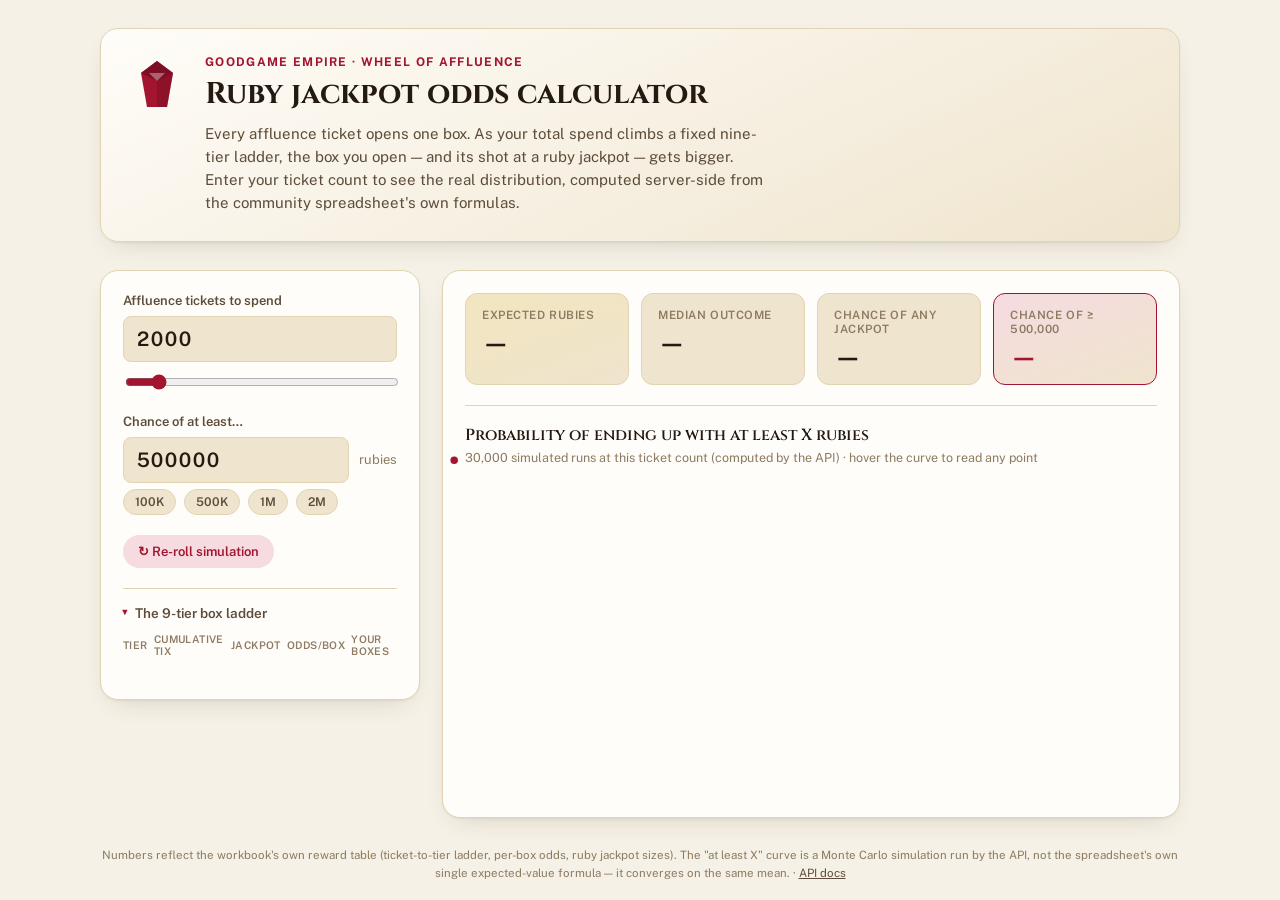
==== static/index.html @ 09011d0a "Add FastAPI Wheel of Affluence ruby odds calculator Server-side probability model (tier ladder, exac" ====
<!doctype html>
<html lang="en">
<head>
<meta charset="utf-8">
<meta name="viewport" content="width=device-width, initial-scale=1">
<title>Wheel of Affluence Odds</title>
<link rel="preconnect" href="https://fonts.googleapis.com">
<link rel="preconnect" href="https://fonts.gstatic.com" crossorigin>
<link href="https://fonts.googleapis.com/css2?family=Cinzel:wght@500;600;700&family=Public+Sans:ital,wght@0,400;0,500;0,600;0,700;1,400&display=swap" rel="stylesheet">
<link rel="stylesheet" href="/static/styles.css">
</head>
<body>
<div class="page">

  <header class="hero">
    <svg class="hero-icon" viewBox="0 0 56 56" aria-hidden="true">
      <polygon points="28,4 44,16 38,50 18,50 12,16" fill="var(--ruby)"/>
      <polygon points="28,4 44,16 28,24 12,16" fill="var(--ruby-2)"/>
      <polygon points="28,24 44,16 38,50 28,50" fill="var(--ruby-2)" opacity=".55"/>
      <polygon points="20,16 36,16 28,24" fill="#ffffff" opacity=".35"/>
    </svg>
    <div>
      <p class="eyebrow">Goodgame Empire · Wheel of Affluence</p>
      <h1>Ruby jackpot odds calculator</h1>
      <p class="sub">Every affluence ticket opens one box. As your total spend climbs a fixed nine-tier ladder, the box you open — and its shot at a ruby jackpot — gets bigger. Enter your ticket count to see the real distribution, computed server-side from the community spreadsheet's own formulas.</p>
    </div>
  </header>

  <div class="layout">
    <section class="panel inputs" aria-label="Inputs">
      <div class="field">
        <label for="tickets">Affluence tickets to spend</label>
        <input type="number" id="tickets" min="0" step="10" value="2000" inputmode="numeric">
        <input type="range" id="ticketsRange" min="0" max="20000" step="10" value="2000" aria-label="Tickets slider">
      </div>

      <div class="field">
        <label for="threshold">Chance of at least…</label>
        <div class="threshold-row">
          <input type="number" id="threshold" min="0" step="10000" value="500000" inputmode="numeric">
          <span>rubies</span>
        </div>
        <div class="chips">
          <button class="chip" type="button" data-amt="100000">100K</button>
          <button class="chip" type="button" data-amt="500000">500K</button>
          <button class="chip" type="button" data-amt="1000000">1M</button>
          <button class="chip" type="button" data-amt="2000000">2M</button>
        </div>
      </div>

      <button id="resim" class="ghost-btn" type="button">↻ Re-roll simulation</button>

      <details class="ladder-details" id="ladderDetails" open>
        <summary>The 9-tier box ladder</summary>
        <div style="overflow-x:auto;">
        <table class="ladder-table" id="ladderTable">
          <thead><tr><th>Tier</th><th>Cumulative tix</th><th>Jackpot</th><th>Odds/box</th><th>Your boxes</th></tr></thead>
          <tbody></tbody>
        </table>
        </div>
        <p class="fineprint" id="metaCaveat"></p>
      </details>
    </section>

    <section class="panel results" aria-label="Results">
      <div class="stat-grid">
        <div class="stat-tile hero-stat">
          <span class="stat-label">Expected rubies</span>
          <span class="stat-value" id="statMean">—</span>
        </div>
        <div class="stat-tile">
          <span class="stat-label">Median outcome</span>
          <span class="stat-value" id="statMedian">—</span>
        </div>
        <div class="stat-tile">
          <span class="stat-label">Chance of any jackpot</span>
          <span class="stat-value" id="statAny">—</span>
        </div>
        <div class="stat-tile highlight">
          <span class="stat-label">Chance of ≥ <span id="statThreshLabel">500,000</span></span>
          <span class="stat-value" id="statThresh">—</span>
        </div>
      </div>

      <div class="chart-card">
        <div class="chart-head">
          <h2>Probability of ending up with at least X rubies</h2>
          <p class="chart-sub"><span id="trialsLabel">30,000</span> simulated runs at this ticket count (computed by the API) · hover the curve to read any point</p>
        </div>
        <div class="chart-wrap">
          <svg id="ccdf" viewBox="0 0 640 300" role="img" aria-label="Probability of reaching at least a given ruby total">
            <defs>
              <linearGradient id="rubyGradient" x1="0" y1="0" x2="0" y2="1">
                <stop offset="0" stop-color="var(--ruby)" stop-opacity="0.35"/>
                <stop offset="1" stop-color="var(--ruby)" stop-opacity="0.02"/>
              </linearGradient>
            </defs>
            <g id="gridLayer"></g>
            <path id="areaPath" class="ccdf-area"></path>
            <path id="linePath" class="ccdf-line"></path>
            <line id="markerLine" class="marker-line" x1="0" y1="0" x2="0" y2="0"></line>
            <circle id="markerDot" class="marker-dot" r="4.5" cx="-10" cy="-10"></circle>
            <line id="hoverLine" class="hover-line" x1="0" y1="0" x2="0" y2="300"></line>
            <g id="xAxis"></g>
            <g id="yAxis"></g>
          </svg>
          <div class="tooltip" id="tooltip"></div>
        </div>
      </div>
    </section>
  </div>

  <footer>
    Numbers reflect the workbook's own reward table (ticket-to-tier ladder, per-box odds, ruby jackpot sizes). The "at least X" curve is a Monte Carlo simulation run by the API, not the spreadsheet's own single expected-value formula — it converges on the same mean. · <a href="/docs">API docs</a>
  </footer>
</div>

<script src="/static/app.js"></script>
</body>
</html>
---- static/styles.css ----
:root{
  --bg:#f6f1e6;
  --surface:#fffdf9;
  --surface-2:#efe4cd;
  --ink:#241a12;
  --ink-2:#5d4c39;
  --ink-3:#8c7a61;
  --border:#e2d3b2;
  --ruby:#a3142f;
  --ruby-2:#7c0f25;
  --ruby-tint:#f6dbe0;
  --ruby-line:#a3142f;
  --gold:#93700f;
  --gold-tint:#f2e5bf;
  --good:#2c7a4d;
  --good-tint:#e1f0e4;
  --shadow: 0 1px 2px rgba(40,26,10,.05), 0 10px 28px -14px rgba(40,26,10,.22);
  --radius-lg: 18px;
  --radius-md: 12px;
  --radius-sm: 8px;
}
@media (prefers-color-scheme: dark){
  :root:not([data-theme="light"]){
    --bg:#151009;
    --surface:#1c150e;
    --surface-2:#261c12;
    --ink:#f2e8d6;
    --ink-2:#cab998;
    --ink-3:#8f7d64;
    --border:#392b1a;
    --ruby:#ff5b74;
    --ruby-2:#ff8194;
    --ruby-tint:#3b1620;
    --ruby-line:#ff5b74;
    --gold:#e2b24d;
    --gold-tint:#332711;
    --good:#6fcf8f;
    --good-tint:#193020;
    --shadow: 0 1px 2px rgba(0,0,0,.4), 0 14px 32px -16px rgba(0,0,0,.65);
  }
}
:root[data-theme="dark"]{
  --bg:#151009;
  --surface:#1c150e;
  --surface-2:#261c12;
  --ink:#f2e8d6;
  --ink-2:#cab998;
  --ink-3:#8f7d64;
  --border:#392b1a;
  --ruby:#ff5b74;
  --ruby-2:#ff8194;
  --ruby-tint:#3b1620;
  --ruby-line:#ff5b74;
  --gold:#e2b24d;
  --gold-tint:#332711;
  --good:#6fcf8f;
  --good-tint:#193020;
  --shadow: 0 1px 2px rgba(0,0,0,.4), 0 14px 32px -16px rgba(0,0,0,.65);
}

*{box-sizing:border-box;}
html,body{margin:0;padding:0;height:100%;}
body{
  background:var(--bg);
  color:var(--ink);
  font-family:"Public Sans", ui-sans-serif, system-ui, -apple-system, sans-serif;
  padding-inline:20px;
  padding-block: max(28px, env(safe-area-inset-top, 0px)) max(40px, env(safe-area-inset-bottom, 0px));
  -webkit-font-smoothing:antialiased;
}
.page{max-width:1080px;margin-inline:auto;display:flex;flex-direction:column;gap:28px;}

h1,h2{font-family:"Cinzel", Georgia, serif; text-wrap:balance; margin:0;}
.eyebrow{
  font-family:"Public Sans", sans-serif;
  text-transform:uppercase;
  letter-spacing:.11em;
  font-size:12px;
  font-weight:700;
  color:var(--ruby);
  margin:0 0 8px;
}

.hero{
  display:flex;
  align-items:flex-start;
  gap:20px;
  background:linear-gradient(155deg, var(--surface) 0%, var(--surface-2) 100%);
  border:1px solid var(--border);
  border-radius:var(--radius-lg);
  padding:26px 28px;
  box-shadow:var(--shadow);
}
.hero-icon{flex:none; width:56px;height:56px; margin-top:2px;}
.hero h1{font-size:clamp(22px,3.4vw,30px); font-weight:700; color:var(--ink); line-height:1.15;}
.hero .sub{margin:10px 0 0; color:var(--ink-2); font-size:15px; line-height:1.55; max-width:62ch;}

.layout{display:grid; grid-template-columns:minmax(260px,320px) 1fr; gap:22px; align-items:start;}
@media (max-width:760px){ .layout{grid-template-columns:1fr;} }

.panel{
  background:var(--surface);
  border:1px solid var(--border);
  border-radius:var(--radius-lg);
  box-shadow:var(--shadow);
}
.inputs{padding:22px; display:flex; flex-direction:column; gap:20px;}

.field{display:flex; flex-direction:column; gap:8px;}
.field label{font-size:13px; font-weight:600; color:var(--ink-2);}
.field input[type="number"]{
  font:600 20px/1.2 "Public Sans", sans-serif;
  font-variant-numeric: tabular-nums;
  color:var(--ink);
  background:var(--surface-2);
  border:1px solid var(--border);
  border-radius:var(--radius-sm);
  padding:10px 12px;
  width:100%;
}
.field input[type="number"]:focus-visible, .ghost-btn:focus-visible, input[type=range]:focus-visible, summary:focus-visible{
  outline:2px solid var(--ruby); outline-offset:2px;
}
input[type="range"]{
  width:100%; accent-color:var(--ruby); margin-top:2px;
  height:20px;
}
.threshold-row{display:flex; align-items:center; gap:10px;}
.threshold-row input{flex:1;}
.threshold-row span{color:var(--ink-3); font-size:13px;}
.chips{display:flex; gap:8px; flex-wrap:wrap; margin-top:-2px;}
.chip{
  font:600 12px "Public Sans"; color:var(--ink-2); background:var(--surface-2);
  border:1px solid var(--border); border-radius:999px; padding:5px 11px; cursor:pointer;
}
.chip:hover{border-color:var(--ruby); color:var(--ruby);}

.ghost-btn{
  align-self:flex-start;
  font:600 13px "Public Sans"; color:var(--ruby);
  background:var(--ruby-tint); border:1px solid transparent;
  border-radius:999px; padding:8px 14px; cursor:pointer;
}
.ghost-btn:hover{background:var(--ruby); color:#fff;}

details.ladder-details{border-top:1px solid var(--border); padding-top:16px;}
summary{cursor:pointer; font-weight:600; font-size:13.5px; color:var(--ink-2); list-style:none; display:flex; align-items:center; gap:6px;}
summary::-webkit-details-marker{display:none;}
summary::before{content:"▸"; color:var(--ruby); transition:transform .15s ease; font-size:11px;}
details[open] summary::before{transform:rotate(90deg);}
.ladder-table{width:100%; border-collapse:collapse; margin-top:12px; font-size:12.5px;}
.ladder-table th{text-align:left; color:var(--ink-3); font-weight:600; text-transform:uppercase; letter-spacing:.04em; font-size:10.5px; padding:0 6px 6px 0;}
.ladder-table td{padding:6px 6px 6px 0; border-top:1px solid var(--border); font-variant-numeric:tabular-nums; color:var(--ink-2);}
.ladder-table tr.active td{color:var(--ink); font-weight:700; background:var(--gold-tint);}
.ladder-table tr.active td:first-child{border-top-left-radius:6px;border-bottom-left-radius:6px;}
.ladder-table tr.active td:last-child{border-top-right-radius:6px;border-bottom-right-radius:6px;}
.fineprint{font-size:11.5px; color:var(--ink-3); line-height:1.6; margin:14px 0 0;}
.fineprint code{background:var(--surface-2); padding:1px 5px; border-radius:4px;}

.results{padding:22px; display:flex; flex-direction:column; gap:20px;}
.stat-grid{display:grid; grid-template-columns:repeat(4,1fr); gap:12px;}
@media (max-width:640px){ .stat-grid{grid-template-columns:repeat(2,1fr);} }
.stat-tile{
  background:var(--surface-2); border:1px solid var(--border); border-radius:var(--radius-md);
  padding:14px 16px; display:flex; flex-direction:column; gap:6px; min-width:0;
}
.stat-label{font-size:11.5px; font-weight:600; color:var(--ink-3); text-transform:uppercase; letter-spacing:.05em;}
.stat-value{font-size:clamp(18px,2.6vw,24px); font-weight:700; font-variant-numeric:tabular-nums; color:var(--ink); white-space:nowrap; overflow:hidden; text-overflow:ellipsis;}
.stat-tile.hero-stat{background:linear-gradient(160deg, var(--gold-tint), var(--surface-2));}
.stat-tile.highlight{background:linear-gradient(160deg, var(--ruby-tint), var(--surface-2)); border-color:var(--ruby);}
.stat-tile.highlight .stat-value{color:var(--ruby);}

.chart-card{border-top:1px solid var(--border); padding-top:18px;}
.chart-head h2{font-size:16px; font-weight:600; color:var(--ink);}
.chart-sub{margin:4px 0 0; font-size:12.5px; color:var(--ink-3);}
.chart-wrap{position:relative; margin-top:6px;}
svg#ccdf{width:100%; height:auto; display:block; overflow:visible;}
.axis-label{font-size:10.5px; fill:var(--ink-3); font-family:"Public Sans", sans-serif;}
.grid-line{stroke:var(--border); stroke-width:1;}
.ccdf-area{fill:url(#rubyGradient);}
.ccdf-line{fill:none; stroke:var(--ruby-line); stroke-width:2.25; stroke-linejoin:round;}
.marker-line{stroke:var(--ink-3); stroke-width:1.25; stroke-dasharray:3 3;}
.marker-dot{fill:var(--ruby); stroke:var(--surface); stroke-width:2;}
.hover-line{stroke:var(--ink-2); stroke-width:1; opacity:0;}
.tooltip{
  position:absolute; pointer-events:none; background:var(--ink); color:var(--surface);
  font:600 12px "Public Sans"; padding:6px 10px; border-radius:8px; transform:translate(-50%,-115%);
  white-space:nowrap; opacity:0; transition:opacity .1s ease; box-shadow:var(--shadow);
}

footer{font-size:11.5px; color:var(--ink-3); text-align:center; line-height:1.6;}
footer a{color:var(--ink-2);}

@media (prefers-reduced-motion: reduce){ *{transition:none !important;} }
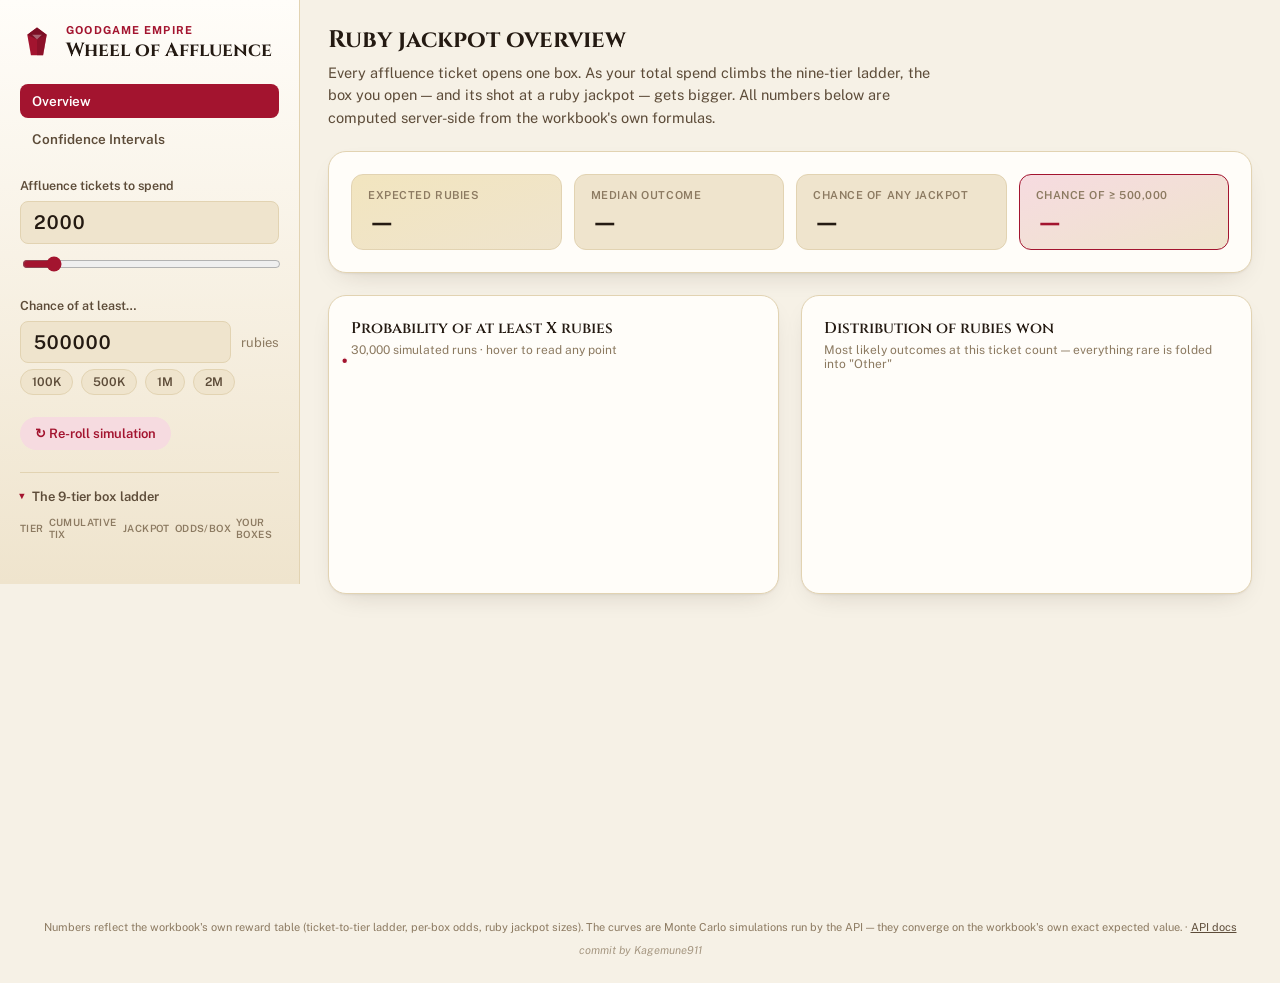
==== commit 7a0fdc9e: "Add confidence-interval page, ruby distribution chart, dashboard layout Split into an Overview page " ====
--- a/static/index.html
+++ b/static/index.html
@@ -10,59 +10,68 @@
 <link rel="stylesheet" href="/static/styles.css">
 </head>
 <body>
-<div class="page">
+<div class="shell">
 
-  <header class="hero">
-    <svg class="hero-icon" viewBox="0 0 56 56" aria-hidden="true">
-      <polygon points="28,4 44,16 38,50 18,50 12,16" fill="var(--ruby)"/>
-      <polygon points="28,4 44,16 28,24 12,16" fill="var(--ruby-2)"/>
-      <polygon points="28,24 44,16 38,50 28,50" fill="var(--ruby-2)" opacity=".55"/>
-      <polygon points="20,16 36,16 28,24" fill="#ffffff" opacity=".35"/>
-    </svg>
-    <div>
-      <p class="eyebrow">Goodgame Empire · Wheel of Affluence</p>
-      <h1>Ruby jackpot odds calculator</h1>
-      <p class="sub">Every affluence ticket opens one box. As your total spend climbs a fixed nine-tier ladder, the box you open — and its shot at a ruby jackpot — gets bigger. Enter your ticket count to see the real distribution, computed server-side from the community spreadsheet's own formulas.</p>
+  <aside class="sidebar">
+    <div class="brand">
+      <svg class="brand-icon" viewBox="0 0 56 56" aria-hidden="true">
+        <polygon points="28,4 44,16 38,50 18,50 12,16" fill="var(--ruby)"/>
+        <polygon points="28,4 44,16 28,24 12,16" fill="var(--ruby-2)"/>
+        <polygon points="28,24 44,16 38,50 28,50" fill="var(--ruby-2)" opacity=".55"/>
+        <polygon points="20,16 36,16 28,24" fill="#ffffff" opacity=".35"/>
+      </svg>
+      <div>
+        <p class="eyebrow">Goodgame Empire</p>
+        <h1 class="brand-title">Wheel of Affluence</h1>
+      </div>
     </div>
-  </header>
 
-  <div class="layout">
-    <section class="panel inputs" aria-label="Inputs">
-      <div class="field">
-        <label for="tickets">Affluence tickets to spend</label>
-        <input type="number" id="tickets" min="0" step="10" value="2000" inputmode="numeric">
-        <input type="range" id="ticketsRange" min="0" max="20000" step="10" value="2000" aria-label="Tickets slider">
+    <nav class="nav-tabs">
+      <a href="/" class="nav-tab active">Overview</a>
+      <a href="/confidence" class="nav-tab">Confidence Intervals</a>
+    </nav>
+
+    <div class="field">
+      <label for="tickets">Affluence tickets to spend</label>
+      <input type="number" id="tickets" min="0" step="10" value="2000" inputmode="numeric">
+      <input type="range" id="ticketsRange" min="0" max="20000" step="10" value="2000" aria-label="Tickets slider">
+    </div>
+
+    <div class="field">
+      <label for="threshold">Chance of at least…</label>
+      <div class="threshold-row">
+        <input type="number" id="threshold" min="0" step="10000" value="500000" inputmode="numeric">
+        <span>rubies</span>
       </div>
+      <div class="chips">
+        <button class="chip" type="button" data-amt="100000">100K</button>
+        <button class="chip" type="button" data-amt="500000">500K</button>
+        <button class="chip" type="button" data-amt="1000000">1M</button>
+        <button class="chip" type="button" data-amt="2000000">2M</button>
+      </div>
+    </div>
 
-      <div class="field">
-        <label for="threshold">Chance of at least…</label>
-        <div class="threshold-row">
-          <input type="number" id="threshold" min="0" step="10000" value="500000" inputmode="numeric">
-          <span>rubies</span>
-        </div>
-        <div class="chips">
-          <button class="chip" type="button" data-amt="100000">100K</button>
-          <button class="chip" type="button" data-amt="500000">500K</button>
-          <button class="chip" type="button" data-amt="1000000">1M</button>
-          <button class="chip" type="button" data-amt="2000000">2M</button>
-        </div>
+    <button id="resim" class="ghost-btn" type="button">↻ Re-roll simulation</button>
+
+    <details class="ladder-details" open>
+      <summary>The 9-tier box ladder</summary>
+      <div style="overflow-x:auto;">
+      <table class="ladder-table" id="ladderTable">
+        <thead><tr><th>Tier</th><th>Cumulative tix</th><th>Jackpot</th><th>Odds/box</th><th>Your boxes</th></tr></thead>
+        <tbody></tbody>
+      </table>
       </div>
+      <p class="fineprint" id="metaCaveat"></p>
+    </details>
+  </aside>
 
-      <button id="resim" class="ghost-btn" type="button">↻ Re-roll simulation</button>
+  <main class="content">
+    <header class="page-head">
+      <h2>Ruby jackpot overview</h2>
+      <p>Every affluence ticket opens one box. As your total spend climbs the nine-tier ladder, the box you open — and its shot at a ruby jackpot — gets bigger. All numbers below are computed server-side from the workbook's own formulas.</p>
+    </header>
 
-      <details class="ladder-details" id="ladderDetails" open>
-        <summary>The 9-tier box ladder</summary>
-        <div style="overflow-x:auto;">
-        <table class="ladder-table" id="ladderTable">
-          <thead><tr><th>Tier</th><th>Cumulative tix</th><th>Jackpot</th><th>Odds/box</th><th>Your boxes</th></tr></thead>
-          <tbody></tbody>
-        </table>
-        </div>
-        <p class="fineprint" id="metaCaveat"></p>
-      </details>
-    </section>
-
-    <section class="panel results" aria-label="Results">
+    <section class="panel">
       <div class="stat-grid">
         <div class="stat-tile hero-stat">
           <span class="stat-label">Expected rubies</span>
@@ -81,40 +90,59 @@
           <span class="stat-value" id="statThresh">—</span>
         </div>
       </div>
+    </section>
 
-      <div class="chart-card">
+    <section class="charts-grid">
+      <div class="panel chart-card">
         <div class="chart-head">
-          <h2>Probability of ending up with at least X rubies</h2>
-          <p class="chart-sub"><span id="trialsLabel">30,000</span> simulated runs at this ticket count (computed by the API) · hover the curve to read any point</p>
+          <h2>Probability of at least X rubies</h2>
+          <p class="chart-sub"><span id="trialsLabel">30,000</span> simulated runs · hover to read any point</p>
         </div>
         <div class="chart-wrap">
-          <svg id="ccdf" viewBox="0 0 640 300" role="img" aria-label="Probability of reaching at least a given ruby total">
+          <svg id="ccdf" class="chart-svg" viewBox="0 0 640 300" role="img" aria-label="Probability of reaching at least a given ruby total">
             <defs>
               <linearGradient id="rubyGradient" x1="0" y1="0" x2="0" y2="1">
                 <stop offset="0" stop-color="var(--ruby)" stop-opacity="0.35"/>
                 <stop offset="1" stop-color="var(--ruby)" stop-opacity="0.02"/>
               </linearGradient>
             </defs>
-            <g id="gridLayer"></g>
-            <path id="areaPath" class="ccdf-area"></path>
-            <path id="linePath" class="ccdf-line"></path>
-            <line id="markerLine" class="marker-line" x1="0" y1="0" x2="0" y2="0"></line>
-            <circle id="markerDot" class="marker-dot" r="4.5" cx="-10" cy="-10"></circle>
-            <line id="hoverLine" class="hover-line" x1="0" y1="0" x2="0" y2="300"></line>
-            <g id="xAxis"></g>
-            <g id="yAxis"></g>
+            <g id="ccdfGrid"></g>
+            <path id="ccdfArea" class="ccdf-area"></path>
+            <path id="ccdfLine" class="ccdf-line"></path>
+            <line id="ccdfMarkerLine" class="marker-line" x1="0" y1="0" x2="0" y2="0"></line>
+            <circle id="ccdfMarkerDot" class="marker-dot" r="4.5" cx="-10" cy="-10"></circle>
+            <line id="ccdfHoverLine" class="hover-line" x1="0" y1="0" x2="0" y2="300"></line>
+            <g id="ccdfXAxis"></g>
+            <g id="ccdfYAxis"></g>
           </svg>
-          <div class="tooltip" id="tooltip"></div>
+          <div class="tooltip" id="ccdfTooltip"></div>
+        </div>
+      </div>
+
+      <div class="panel chart-card">
+        <div class="chart-head">
+          <h3>Distribution of rubies won</h3>
+          <p class="chart-sub">Most likely outcomes at this ticket count — everything rare is folded into "Other"</p>
+        </div>
+        <div class="chart-wrap">
+          <svg id="pmf" class="chart-svg" viewBox="0 0 640 300" role="img" aria-label="Probability of each ruby outcome">
+            <g id="pmfGrid"></g>
+            <g id="pmfBars"></g>
+            <g id="pmfYAxis"></g>
+          </svg>
+          <div class="tooltip" id="pmfTooltip"></div>
         </div>
       </div>
     </section>
-  </div>
-
-  <footer>
-    Numbers reflect the workbook's own reward table (ticket-to-tier ladder, per-box odds, ruby jackpot sizes). The "at least X" curve is a Monte Carlo simulation run by the API, not the spreadsheet's own single expected-value formula — it converges on the same mean. · <a href="/docs">API docs</a>
-  </footer>
+  </main>
 </div>
 
-<script src="/static/app.js"></script>
+<footer>
+  Numbers reflect the workbook's own reward table (ticket-to-tier ladder, per-box odds, ruby jackpot sizes). The curves are Monte Carlo simulations run by the API — they converge on the workbook's own exact expected value. · <a href="/docs">API docs</a>
+  <span class="byline">commit by Kagemune911</span>
+</footer>
+
+<script src="/static/common.js"></script>
+<script src="/static/overview.js"></script>
 </body>
 </html>
--- a/static/styles.css
+++ b/static/styles.css
@@ -12,12 +12,14 @@
   --ruby-line:#a3142f;
   --gold:#93700f;
   --gold-tint:#f2e5bf;
+  --gold-line:#93700f;
   --good:#2c7a4d;
   --good-tint:#e1f0e4;
   --shadow: 0 1px 2px rgba(40,26,10,.05), 0 10px 28px -14px rgba(40,26,10,.22);
   --radius-lg: 18px;
   --radius-md: 12px;
   --radius-sm: 8px;
+  --sidebar-w: 300px;
 }
 @media (prefers-color-scheme: dark){
   :root:not([data-theme="light"]){
@@ -34,6 +36,7 @@
     --ruby-line:#ff5b74;
     --gold:#e2b24d;
     --gold-tint:#332711;
+    --gold-line:#e2b24d;
     --good:#6fcf8f;
     --good-tint:#193020;
     --shadow: 0 1px 2px rgba(0,0,0,.4), 0 14px 32px -16px rgba(0,0,0,.65);
@@ -53,78 +56,81 @@
   --ruby-line:#ff5b74;
   --gold:#e2b24d;
   --gold-tint:#332711;
+  --gold-line:#e2b24d;
   --good:#6fcf8f;
   --good-tint:#193020;
   --shadow: 0 1px 2px rgba(0,0,0,.4), 0 14px 32px -16px rgba(0,0,0,.65);
 }
 
 *{box-sizing:border-box;}
-html,body{margin:0;padding:0;height:100%;}
+html,body{margin:0;padding:0;}
 body{
   background:var(--bg);
   color:var(--ink);
   font-family:"Public Sans", ui-sans-serif, system-ui, -apple-system, sans-serif;
-  padding-inline:20px;
-  padding-block: max(28px, env(safe-area-inset-top, 0px)) max(40px, env(safe-area-inset-bottom, 0px));
   -webkit-font-smoothing:antialiased;
 }
-.page{max-width:1080px;margin-inline:auto;display:flex;flex-direction:column;gap:28px;}
-
-h1,h2{font-family:"Cinzel", Georgia, serif; text-wrap:balance; margin:0;}
+
+h1,h2,h3{font-family:"Cinzel", Georgia, serif; text-wrap:balance; margin:0;}
 .eyebrow{
   font-family:"Public Sans", sans-serif;
   text-transform:uppercase;
   letter-spacing:.11em;
-  font-size:12px;
+  font-size:11px;
   font-weight:700;
   color:var(--ruby);
-  margin:0 0 8px;
-}
-
-.hero{
-  display:flex;
-  align-items:flex-start;
-  gap:20px;
-  background:linear-gradient(155deg, var(--surface) 0%, var(--surface-2) 100%);
-  border:1px solid var(--border);
-  border-radius:var(--radius-lg);
-  padding:26px 28px;
-  box-shadow:var(--shadow);
-}
-.hero-icon{flex:none; width:56px;height:56px; margin-top:2px;}
-.hero h1{font-size:clamp(22px,3.4vw,30px); font-weight:700; color:var(--ink); line-height:1.15;}
-.hero .sub{margin:10px 0 0; color:var(--ink-2); font-size:15px; line-height:1.55; max-width:62ch;}
-
-.layout{display:grid; grid-template-columns:minmax(260px,320px) 1fr; gap:22px; align-items:start;}
-@media (max-width:760px){ .layout{grid-template-columns:1fr;} }
-
-.panel{
-  background:var(--surface);
-  border:1px solid var(--border);
-  border-radius:var(--radius-lg);
-  box-shadow:var(--shadow);
-}
-.inputs{padding:22px; display:flex; flex-direction:column; gap:20px;}
+  margin:0 0 4px;
+}
+
+/* ---- app shell: sidebar + content ---- */
+.shell{
+  display:grid;
+  grid-template-columns: var(--sidebar-w) 1fr;
+  min-height:100vh;
+  align-items:start;
+}
+@media (max-width:820px){ .shell{grid-template-columns:1fr;} }
+
+.sidebar{
+  position:sticky; top:0;
+  align-self:start;
+  padding: max(24px, env(safe-area-inset-top, 0px)) 20px 24px;
+  display:flex; flex-direction:column; gap:22px;
+  border-right:1px solid var(--border);
+  background:linear-gradient(180deg, var(--surface) 0%, var(--surface-2) 100%);
+  max-height:100vh; overflow-y:auto;
+}
+@media (max-width:820px){ .sidebar{position:relative; max-height:none; border-right:none; border-bottom:1px solid var(--border);} }
+
+.brand{display:flex; align-items:flex-start; gap:12px;}
+.brand-icon{flex:none; width:34px; height:34px; margin-top:1px;}
+.brand-title{font-size:19px; font-weight:700; line-height:1.15;}
+
+.nav-tabs{display:flex; flex-direction:column; gap:4px;}
+.nav-tab{
+  display:flex; align-items:center; gap:8px;
+  font:600 13.5px "Public Sans"; text-decoration:none; color:var(--ink-2);
+  padding:9px 12px; border-radius:var(--radius-sm);
+}
+.nav-tab:hover{background:var(--surface-2); color:var(--ink);}
+.nav-tab.active{background:var(--ruby); color:#fff;}
 
 .field{display:flex; flex-direction:column; gap:8px;}
-.field label{font-size:13px; font-weight:600; color:var(--ink-2);}
+.field label{font-size:12.5px; font-weight:600; color:var(--ink-2);}
 .field input[type="number"]{
-  font:600 20px/1.2 "Public Sans", sans-serif;
+  font:600 19px/1.2 "Public Sans", sans-serif;
   font-variant-numeric: tabular-nums;
   color:var(--ink);
   background:var(--surface-2);
   border:1px solid var(--border);
   border-radius:var(--radius-sm);
-  padding:10px 12px;
+  padding:9px 12px;
   width:100%;
 }
-.field input[type="number"]:focus-visible, .ghost-btn:focus-visible, input[type=range]:focus-visible, summary:focus-visible{
+.field input[type="number"]:focus-visible, .ghost-btn:focus-visible, input[type=range]:focus-visible, summary:focus-visible, .nav-tab:focus-visible{
   outline:2px solid var(--ruby); outline-offset:2px;
 }
-input[type="range"]{
-  width:100%; accent-color:var(--ruby); margin-top:2px;
-  height:20px;
-}
+input[type="range"]{ width:100%; accent-color:var(--ruby); margin-top:2px; height:20px; }
 .threshold-row{display:flex; align-items:center; gap:10px;}
 .threshold-row input{flex:1;}
 .threshold-row span{color:var(--ink-3); font-size:13px;}
@@ -144,37 +150,50 @@
 .ghost-btn:hover{background:var(--ruby); color:#fff;}
 
 details.ladder-details{border-top:1px solid var(--border); padding-top:16px;}
-summary{cursor:pointer; font-weight:600; font-size:13.5px; color:var(--ink-2); list-style:none; display:flex; align-items:center; gap:6px;}
+summary{cursor:pointer; font-weight:600; font-size:13px; color:var(--ink-2); list-style:none; display:flex; align-items:center; gap:6px;}
 summary::-webkit-details-marker{display:none;}
 summary::before{content:"▸"; color:var(--ruby); transition:transform .15s ease; font-size:11px;}
 details[open] summary::before{transform:rotate(90deg);}
-.ladder-table{width:100%; border-collapse:collapse; margin-top:12px; font-size:12.5px;}
-.ladder-table th{text-align:left; color:var(--ink-3); font-weight:600; text-transform:uppercase; letter-spacing:.04em; font-size:10.5px; padding:0 6px 6px 0;}
-.ladder-table td{padding:6px 6px 6px 0; border-top:1px solid var(--border); font-variant-numeric:tabular-nums; color:var(--ink-2);}
+.ladder-table{width:100%; border-collapse:collapse; margin-top:12px; font-size:12px;}
+.ladder-table th{text-align:left; color:var(--ink-3); font-weight:600; text-transform:uppercase; letter-spacing:.04em; font-size:10px; padding:0 5px 6px 0;}
+.ladder-table td{padding:5px 5px 5px 0; border-top:1px solid var(--border); font-variant-numeric:tabular-nums; color:var(--ink-2);}
 .ladder-table tr.active td{color:var(--ink); font-weight:700; background:var(--gold-tint);}
 .ladder-table tr.active td:first-child{border-top-left-radius:6px;border-bottom-left-radius:6px;}
 .ladder-table tr.active td:last-child{border-top-right-radius:6px;border-bottom-right-radius:6px;}
-.fineprint{font-size:11.5px; color:var(--ink-3); line-height:1.6; margin:14px 0 0;}
+.fineprint{font-size:11px; color:var(--ink-3); line-height:1.6; margin:14px 0 0;}
 .fineprint code{background:var(--surface-2); padding:1px 5px; border-radius:4px;}
 
-.results{padding:22px; display:flex; flex-direction:column; gap:20px;}
+/* ---- content ---- */
+.content{padding: max(24px, env(safe-area-inset-top, 0px)) 28px 40px; display:flex; flex-direction:column; gap:22px; min-width:0;}
+.page-head p{margin:6px 0 0; color:var(--ink-2); font-size:14.5px; line-height:1.55; max-width:68ch;}
+
+.panel{
+  background:var(--surface);
+  border:1px solid var(--border);
+  border-radius:var(--radius-lg);
+  box-shadow:var(--shadow);
+  padding:22px;
+}
+
 .stat-grid{display:grid; grid-template-columns:repeat(4,1fr); gap:12px;}
 @media (max-width:640px){ .stat-grid{grid-template-columns:repeat(2,1fr);} }
 .stat-tile{
   background:var(--surface-2); border:1px solid var(--border); border-radius:var(--radius-md);
   padding:14px 16px; display:flex; flex-direction:column; gap:6px; min-width:0;
 }
-.stat-label{font-size:11.5px; font-weight:600; color:var(--ink-3); text-transform:uppercase; letter-spacing:.05em;}
+.stat-label{font-size:11px; font-weight:600; color:var(--ink-3); text-transform:uppercase; letter-spacing:.05em;}
 .stat-value{font-size:clamp(18px,2.6vw,24px); font-weight:700; font-variant-numeric:tabular-nums; color:var(--ink); white-space:nowrap; overflow:hidden; text-overflow:ellipsis;}
 .stat-tile.hero-stat{background:linear-gradient(160deg, var(--gold-tint), var(--surface-2));}
 .stat-tile.highlight{background:linear-gradient(160deg, var(--ruby-tint), var(--surface-2)); border-color:var(--ruby);}
 .stat-tile.highlight .stat-value{color:var(--ruby);}
 
-.chart-card{border-top:1px solid var(--border); padding-top:18px;}
-.chart-head h2{font-size:16px; font-weight:600; color:var(--ink);}
-.chart-sub{margin:4px 0 0; font-size:12.5px; color:var(--ink-3);}
-.chart-wrap{position:relative; margin-top:6px;}
-svg#ccdf{width:100%; height:auto; display:block; overflow:visible;}
+.charts-grid{display:grid; grid-template-columns:1fr 1fr; gap:22px;}
+@media (max-width:980px){ .charts-grid{grid-template-columns:1fr;} }
+
+.chart-card .chart-head h2, .chart-card .chart-head h3{font-size:15.5px; font-weight:600; color:var(--ink);}
+.chart-sub{margin:4px 0 0; font-size:12px; color:var(--ink-3);}
+.chart-wrap{position:relative; margin-top:10px;}
+svg.chart-svg{width:100%; height:auto; display:block; overflow:visible;}
 .axis-label{font-size:10.5px; fill:var(--ink-3); font-family:"Public Sans", sans-serif;}
 .grid-line{stroke:var(--border); stroke-width:1;}
 .ccdf-area{fill:url(#rubyGradient);}
@@ -185,10 +204,34 @@
 .tooltip{
   position:absolute; pointer-events:none; background:var(--ink); color:var(--surface);
   font:600 12px "Public Sans"; padding:6px 10px; border-radius:8px; transform:translate(-50%,-115%);
-  white-space:nowrap; opacity:0; transition:opacity .1s ease; box-shadow:var(--shadow);
-}
-
-footer{font-size:11.5px; color:var(--ink-3); text-align:center; line-height:1.6;}
+  white-space:nowrap; opacity:0; transition:opacity .1s ease; box-shadow:var(--shadow); z-index:2;
+}
+
+.bar-rect{fill:var(--gold); }
+.bar-rect.other{fill:var(--ink-3); opacity:.55;}
+.bar-rect:hover{fill:var(--ruby);}
+.bar-label{font-size:10px; fill:var(--ink-2); font-family:"Public Sans", sans-serif; font-variant-numeric:tabular-nums;}
+
+/* ---- confidence-interval cards ---- */
+.ci-grid{display:grid; grid-template-columns:1fr 1fr; gap:22px;}
+@media (max-width:820px){ .ci-grid{grid-template-columns:1fr;} }
+.ci-card{display:flex; flex-direction:column; gap:16px;}
+.ci-card h3{font-size:17px;}
+.ci-card .ci-unit{font-size:12.5px; color:var(--ink-3); font-weight:600; text-transform:uppercase; letter-spacing:.05em;}
+.ci-range-wrap{padding:6px 2px;}
+.ci-numbers{display:grid; grid-template-columns:repeat(3,1fr); gap:10px;}
+.ci-num{display:flex; flex-direction:column; gap:4px;}
+.ci-num .ci-num-label{font-size:10.5px; color:var(--ink-3); text-transform:uppercase; letter-spacing:.04em; font-weight:600;}
+.ci-num .ci-num-value{font-size:17px; font-weight:700; font-variant-numeric:tabular-nums;}
+.ci-num.low .ci-num-value{color:var(--ink-2);}
+.ci-num.mean .ci-num-value{color:var(--ruby);}
+.ci-num.high .ci-num-value{color:var(--ink-2);}
+.confidence-caveat{
+  font-size:12px; color:var(--ink-3); line-height:1.6; border-top:1px solid var(--border); padding-top:12px; margin-top:2px;
+}
+
+footer{font-size:11px; color:var(--ink-3); text-align:center; line-height:1.7; padding: 18px 20px max(24px, env(safe-area-inset-bottom, 0px));}
 footer a{color:var(--ink-2);}
+.byline{display:block; margin-top:4px; font-style:italic; opacity:.75;}
 
 @media (prefers-reduced-motion: reduce){ *{transition:none !important;} }
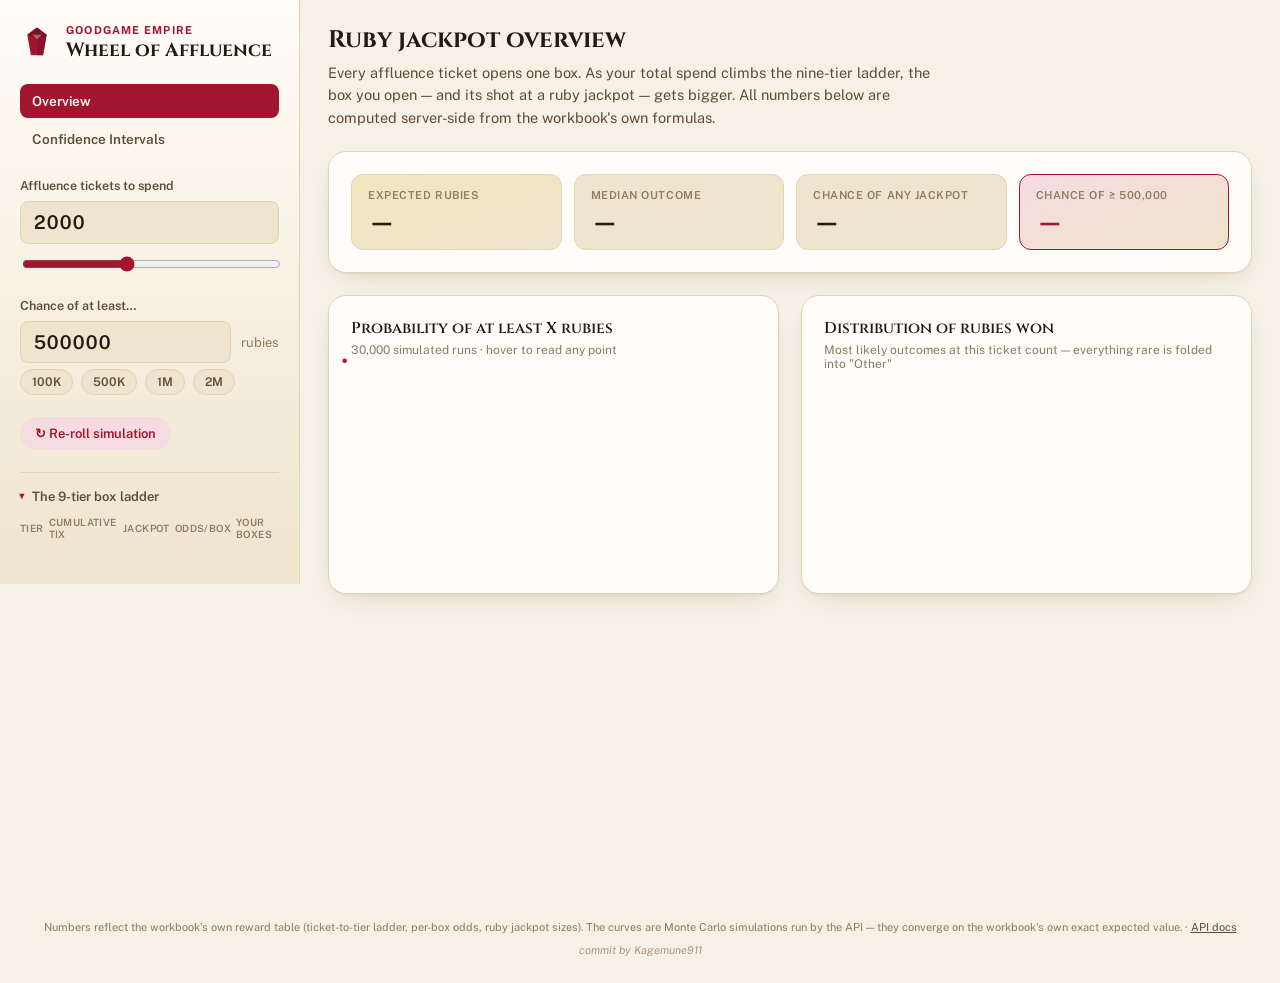
==== commit 3ba2e65c: "Remove unverified Construction Tokens reward, fix distribution tail bucket Construction Tokens' amou" ====
--- a/static/index.html
+++ b/static/index.html
@@ -34,7 +34,7 @@
     <div class="field">
       <label for="tickets">Affluence tickets to spend</label>
       <input type="number" id="tickets" min="0" step="10" value="2000" inputmode="numeric">
-      <input type="range" id="ticketsRange" min="0" max="20000" step="10" value="2000" aria-label="Tickets slider">
+      <input type="range" id="ticketsRange" min="0" max="5000" step="10" value="2000" aria-label="Tickets slider">
     </div>
 
     <div class="field">
--- a/static/styles.css
+++ b/static/styles.css
@@ -213,8 +213,7 @@
 .bar-label{font-size:10px; fill:var(--ink-2); font-family:"Public Sans", sans-serif; font-variant-numeric:tabular-nums;}
 
 /* ---- confidence-interval cards ---- */
-.ci-grid{display:grid; grid-template-columns:1fr 1fr; gap:22px;}
-@media (max-width:820px){ .ci-grid{grid-template-columns:1fr;} }
+.ci-grid{display:grid; grid-template-columns:repeat(auto-fit, minmax(320px, 460px)); gap:22px;}
 .ci-card{display:flex; flex-direction:column; gap:16px;}
 .ci-card h3{font-size:17px;}
 .ci-card .ci-unit{font-size:12.5px; color:var(--ink-3); font-weight:600; text-transform:uppercase; letter-spacing:.05em;}
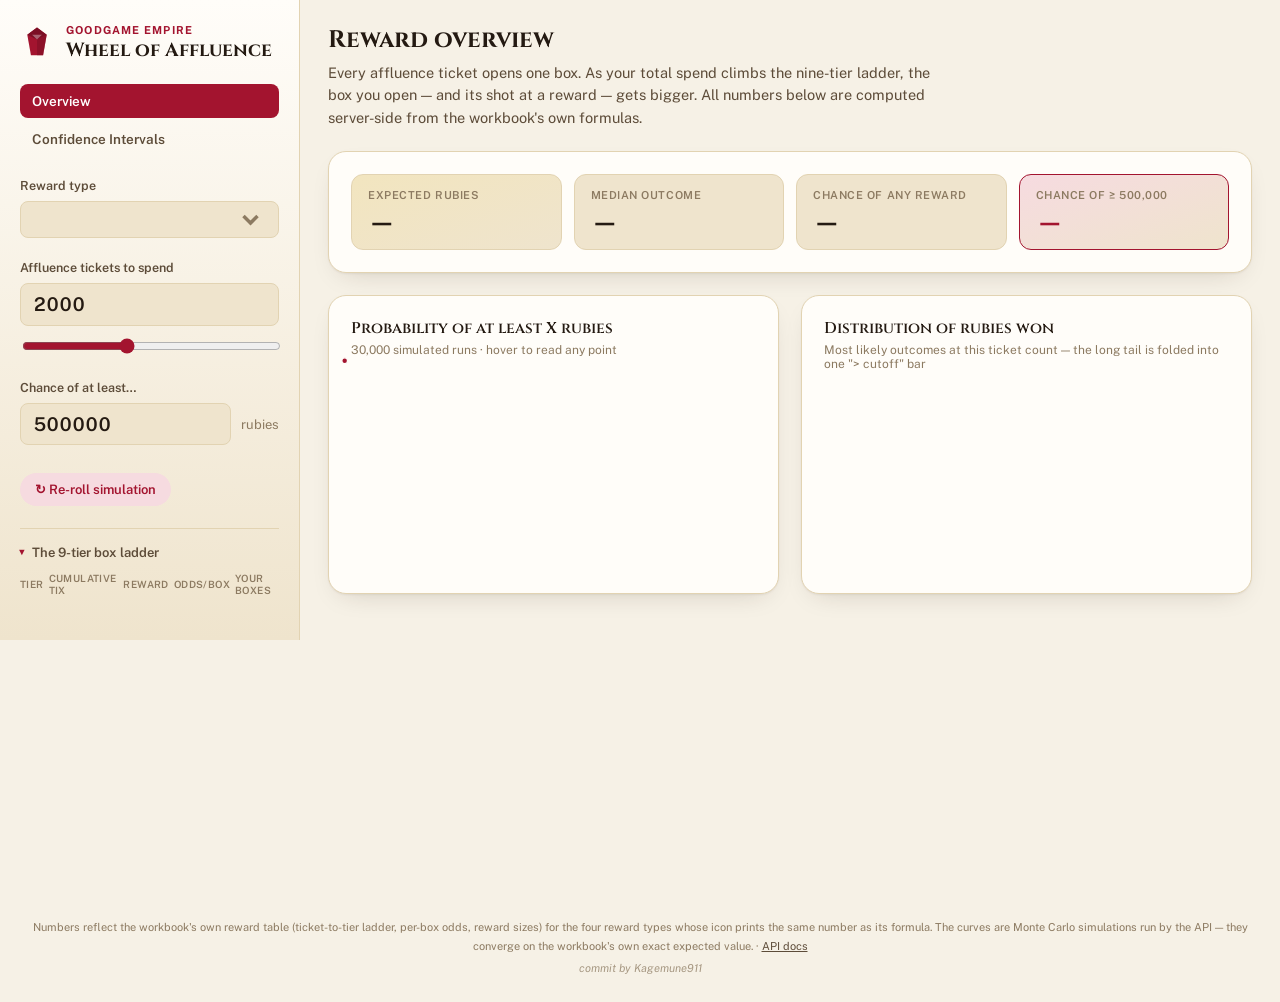
==== commit 6178d708: "Add verified Construction Tokens, Upgrade Tokens, and Sceats rewards Identity confirmed by user: cro" ====
--- a/static/index.html
+++ b/static/index.html
@@ -32,6 +32,11 @@
     </nav>
 
     <div class="field">
+      <label for="rewardSelect">Reward type</label>
+      <select id="rewardSelect" class="reward-select"></select>
+    </div>
+
+    <div class="field">
       <label for="tickets">Affluence tickets to spend</label>
       <input type="number" id="tickets" min="0" step="10" value="2000" inputmode="numeric">
       <input type="range" id="ticketsRange" min="0" max="5000" step="10" value="2000" aria-label="Tickets slider">
@@ -41,14 +46,9 @@
       <label for="threshold">Chance of at least…</label>
       <div class="threshold-row">
         <input type="number" id="threshold" min="0" step="10000" value="500000" inputmode="numeric">
-        <span>rubies</span>
+        <span id="thresholdUnit">rubies</span>
       </div>
-      <div class="chips">
-        <button class="chip" type="button" data-amt="100000">100K</button>
-        <button class="chip" type="button" data-amt="500000">500K</button>
-        <button class="chip" type="button" data-amt="1000000">1M</button>
-        <button class="chip" type="button" data-amt="2000000">2M</button>
-      </div>
+      <div class="chips" id="thresholdChips"></div>
     </div>
 
     <button id="resim" class="ghost-btn" type="button">↻ Re-roll simulation</button>
@@ -57,7 +57,7 @@
       <summary>The 9-tier box ladder</summary>
       <div style="overflow-x:auto;">
       <table class="ladder-table" id="ladderTable">
-        <thead><tr><th>Tier</th><th>Cumulative tix</th><th>Jackpot</th><th>Odds/box</th><th>Your boxes</th></tr></thead>
+        <thead><tr><th>Tier</th><th>Cumulative tix</th><th id="ladderAmountHead">Reward</th><th>Odds/box</th><th>Your boxes</th></tr></thead>
         <tbody></tbody>
       </table>
       </div>
@@ -67,14 +67,14 @@
 
   <main class="content">
     <header class="page-head">
-      <h2>Ruby jackpot overview</h2>
-      <p>Every affluence ticket opens one box. As your total spend climbs the nine-tier ladder, the box you open — and its shot at a ruby jackpot — gets bigger. All numbers below are computed server-side from the workbook's own formulas.</p>
+      <h2 id="pageTitle">Reward overview</h2>
+      <p>Every affluence ticket opens one box. As your total spend climbs the nine-tier ladder, the box you open — and its shot at a reward — gets bigger. All numbers below are computed server-side from the workbook's own formulas.</p>
     </header>
 
     <section class="panel">
       <div class="stat-grid">
         <div class="stat-tile hero-stat">
-          <span class="stat-label">Expected rubies</span>
+          <span class="stat-label">Expected <span class="unit-label">rubies</span></span>
           <span class="stat-value" id="statMean">—</span>
         </div>
         <div class="stat-tile">
@@ -82,7 +82,7 @@
           <span class="stat-value" id="statMedian">—</span>
         </div>
         <div class="stat-tile">
-          <span class="stat-label">Chance of any jackpot</span>
+          <span class="stat-label">Chance of any reward</span>
           <span class="stat-value" id="statAny">—</span>
         </div>
         <div class="stat-tile highlight">
@@ -95,11 +95,11 @@
     <section class="charts-grid">
       <div class="panel chart-card">
         <div class="chart-head">
-          <h2>Probability of at least X rubies</h2>
+          <h2>Probability of at least X <span class="unit-label">rubies</span></h2>
           <p class="chart-sub"><span id="trialsLabel">30,000</span> simulated runs · hover to read any point</p>
         </div>
         <div class="chart-wrap">
-          <svg id="ccdf" class="chart-svg" viewBox="0 0 640 300" role="img" aria-label="Probability of reaching at least a given ruby total">
+          <svg id="ccdf" class="chart-svg" viewBox="0 0 640 300" role="img" aria-label="Probability of reaching at least a given reward total">
             <defs>
               <linearGradient id="rubyGradient" x1="0" y1="0" x2="0" y2="1">
                 <stop offset="0" stop-color="var(--ruby)" stop-opacity="0.35"/>
@@ -121,11 +121,11 @@
 
       <div class="panel chart-card">
         <div class="chart-head">
-          <h3>Distribution of rubies won</h3>
-          <p class="chart-sub">Most likely outcomes at this ticket count — everything rare is folded into "Other"</p>
+          <h3>Distribution of <span class="unit-label">rubies</span> won</h3>
+          <p class="chart-sub">Most likely outcomes at this ticket count — the long tail is folded into one "&gt; cutoff" bar</p>
         </div>
         <div class="chart-wrap">
-          <svg id="pmf" class="chart-svg" viewBox="0 0 640 300" role="img" aria-label="Probability of each ruby outcome">
+          <svg id="pmf" class="chart-svg" viewBox="0 0 640 300" role="img" aria-label="Probability of each reward outcome">
             <g id="pmfGrid"></g>
             <g id="pmfBars"></g>
             <g id="pmfYAxis"></g>
@@ -138,7 +138,7 @@
 </div>
 
 <footer>
-  Numbers reflect the workbook's own reward table (ticket-to-tier ladder, per-box odds, ruby jackpot sizes). The curves are Monte Carlo simulations run by the API — they converge on the workbook's own exact expected value. · <a href="/docs">API docs</a>
+  Numbers reflect the workbook's own reward table (ticket-to-tier ladder, per-box odds, reward sizes) for the four reward types whose icon prints the same number as its formula. The curves are Monte Carlo simulations run by the API — they converge on the workbook's own exact expected value. · <a href="/docs">API docs</a>
   <span class="byline">commit by Kagemune911</span>
 </footer>
 
--- a/static/styles.css
+++ b/static/styles.css
@@ -127,6 +127,21 @@
   padding:9px 12px;
   width:100%;
 }
+.reward-select{
+  font:600 14.5px "Public Sans", sans-serif;
+  color:var(--ink);
+  background:var(--surface-2);
+  border:1px solid var(--border);
+  border-radius:var(--radius-sm);
+  padding:9px 12px;
+  width:100%;
+  appearance:none;
+  background-image:url("data:image/svg+xml,%3Csvg xmlns='http://www.w3.org/2000/svg' viewBox='0 0 20 20' fill='none' stroke='%238c7a61' stroke-width='2'%3E%3Cpath d='M6 8l4 4 4-4'/%3E%3C/svg%3E");
+  background-repeat:no-repeat;
+  background-position:right 10px center;
+  padding-right:32px;
+}
+.reward-select:focus-visible{ outline:2px solid var(--ruby); outline-offset:2px; }
 .field input[type="number"]:focus-visible, .ghost-btn:focus-visible, input[type=range]:focus-visible, summary:focus-visible, .nav-tab:focus-visible{
   outline:2px solid var(--ruby); outline-offset:2px;
 }
